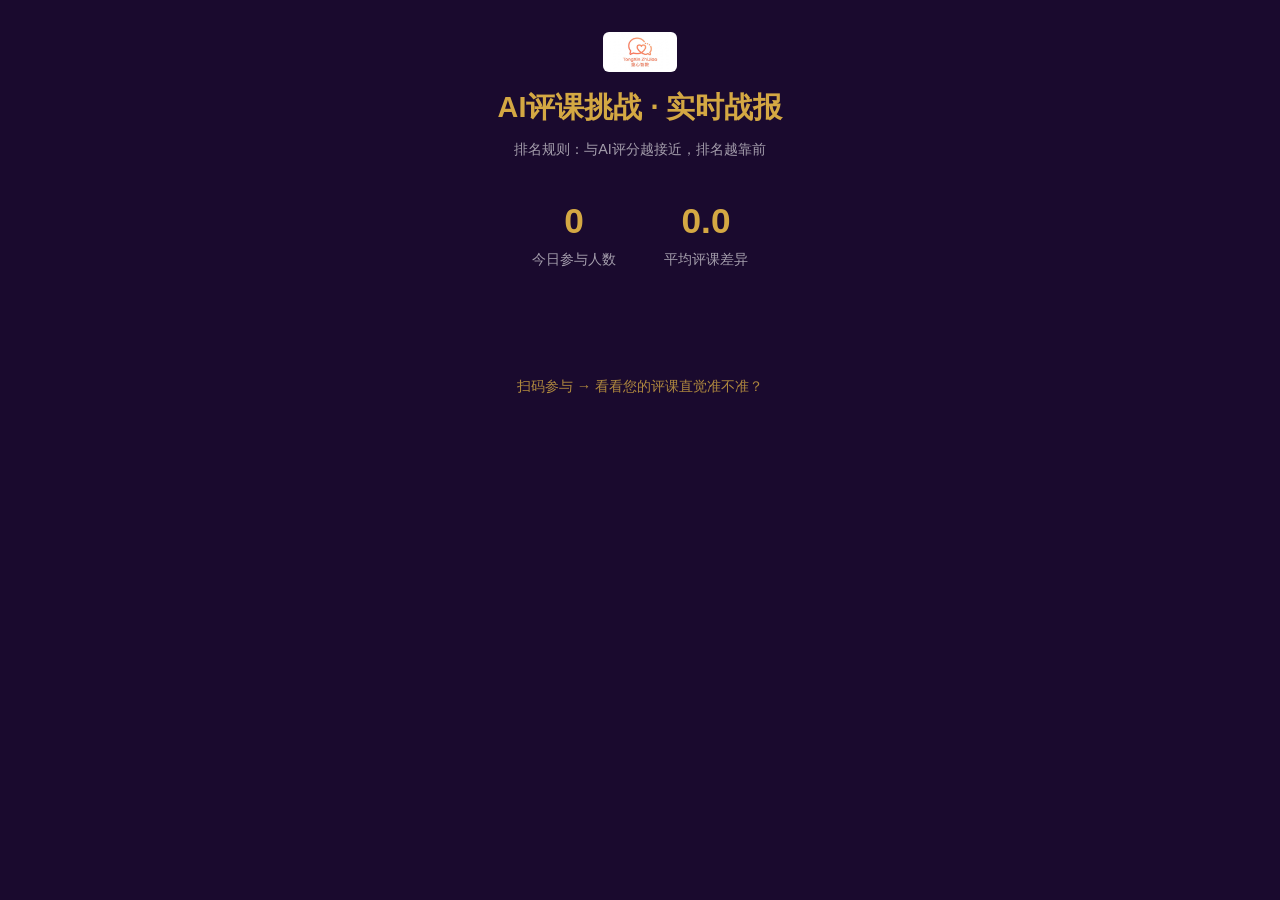
==== leaderboard.html @ edcabbbf "feat: initial release of AI Classroom Rater interactive experience Mobile-first SPA for exhibition b" ====
<!DOCTYPE html>
<html lang="zh-CN">
<head>
  <meta charset="UTF-8">
  <meta name="viewport" content="width=device-width, initial-scale=1.0">
  <title>AI评课挑战 · 实时战报 | 童心智教</title>
  <link rel="stylesheet" href="css/style.css">
  <style>
    body {
      margin: 0;
      background: #1A0A2E;
      color: #fff;
      font-family: -apple-system, BlinkMacSystemFont, "Segoe UI", "PingFang SC",
        "Hiragino Sans GB", "Microsoft YaHei", sans-serif;
      overflow: hidden;
      height: 100vh;
    }
  </style>
</head>
<body class="leaderboard-page">
  <div class="lb-container">
    <header class="lb-header">
      <img src="assets/logo/童心智教logo.jpg" alt="童心智教" class="lb-header-logo">
      <h1>AI评课挑战 · 实时战报</h1>
      <p>排名规则：与AI评分越接近，排名越靠前</p>
    </header>

    <div class="lb-stats">
      <div class="lb-stat">
        <div class="lb-stat-value" id="lb-count">0</div>
        <div class="lb-stat-label">今日参与人数</div>
      </div>
      <div class="lb-stat">
        <div class="lb-stat-value" id="lb-avg-gap">0.0</div>
        <div class="lb-stat-label">平均评课差异</div>
      </div>
    </div>

    <div id="lb-podium" class="lb-podium"></div>

    <div id="lb-list" class="lb-list"></div>

    <div class="lb-marquee">扫码参与 → 看看您的评课直觉准不准？</div>
  </div>

  <!-- Local Libraries -->
  <script src="js/lib/chart.umd.min.js"></script>

  <!-- App Scripts -->
  <script src="js/app.js"></script>
  <script src="js/leaderboard.js"></script>
  <script>
    function waitForApp() {
      if (window.App && App.Leaderboard && App.StorageManager) {
        initLeaderboard();
      } else {
        setTimeout(waitForApp, 100);
      }
    }

    function initLeaderboard() {
      var podium = document.getElementById('lb-podium');
      var list = document.getElementById('lb-list');
      var countEl = document.getElementById('lb-count');
      var avgGapEl = document.getElementById('lb-avg-gap');

      function refresh() {
        App.Leaderboard.renderPodium(podium);
        App.Leaderboard.renderList(list, 20);
        App.Leaderboard.renderStats(countEl, avgGapEl);
      }

      refresh();

      // Auto refresh every 10 seconds
      setInterval(refresh, 10000);

      // Cross-tab update via storage event
      window.addEventListener('storage', function (e) {
        if (e.key && e.key.indexOf('acr_') === 0) {
          refresh();
        }
      });
    }

    if (document.readyState === 'loading') {
      document.addEventListener('DOMContentLoaded', waitForApp);
    } else {
      waitForApp();
    }
  </script>
</body>
</html>
---- css/style.css ----
/* ============================================
   AI Classroom Rater — Design System
   ============================================ */

/* --- Design Tokens --- */
:root {
  --color-primary: #5B2C86;
  --color-primary-light: #7B4CA6;
  --color-primary-lighter: #EDE5F4;
  --color-primary-dark: #3B1C66;
  --color-accent: #D4A843;
  --color-accent-light: #F5ECD7;
  --color-accent-dark: #B48823;
  --color-success: #7ED321;
  --color-warning: #F5A623;
  --color-error: #E74C3C;
  --color-bg: #F8F9FA;
  --color-surface: #FFFFFF;
  --color-text: #333333;
  --color-text-secondary: #888888;
  --color-border: #E5E7EB;
  --color-dark-bg: #1A0A2E;
  --color-star: #F5A623;
  --color-star-empty: #D1D5DB;

  --font-family: -apple-system, BlinkMacSystemFont, "Segoe UI", "PingFang SC",
    "Hiragino Sans GB", "Microsoft YaHei", sans-serif;

  --radius-card: 12px;
  --radius-btn: 8px;
  --radius-full: 9999px;

  --shadow-sm: 0 1px 3px rgba(0,0,0,0.06);
  --shadow-md: 0 2px 12px rgba(0,0,0,0.08);
  --shadow-lg: 0 8px 30px rgba(0,0,0,0.12);

  --touch-target: 44px;
  --max-width: 480px;
}

/* --- Reset --- */
*, *::before, *::after {
  box-sizing: border-box;
  margin: 0;
  padding: 0;
}

html {
  font-size: 16px;
  -webkit-tap-highlight-color: transparent;
}

body {
  font-family: var(--font-family);
  background: var(--color-bg);
  color: var(--color-text);
  min-height: 100dvh;
  overflow-x: hidden;
  -webkit-font-smoothing: antialiased;
  line-height: 1.6;
}

img {
  max-width: 100%;
  height: auto;
  display: block;
}

button {
  font-family: inherit;
  cursor: pointer;
  border: none;
  background: none;
  -webkit-appearance: none;
  appearance: none;
}

/* --- Page System --- */
.page {
  display: none;
  min-height: 100dvh;
  max-width: var(--max-width);
  margin: 0 auto;
  padding: 0 20px;
}

.page.active {
  display: flex;
  flex-direction: column;
  animation: pageIn var(--transition-base) forwards;
}

@keyframes pageIn {
  from { opacity: 0; transform: translateY(12px); }
  to   { opacity: 1; transform: translateY(0); }
}

/* --- Buttons --- */
.btn-primary {
  background: linear-gradient(135deg, var(--color-primary), var(--color-primary-light));
  color: #fff;
  font-size: 1rem;
  font-weight: 600;
  padding: 14px 28px;
  border-radius: var(--radius-btn);
  min-height: var(--touch-target);
  min-width: 200px;
  text-align: center;
  transition: transform 0.2s ease, box-shadow 0.2s ease, opacity 0.2s ease;
  box-shadow: 0 4px 16px rgba(91, 44, 134, 0.25);
  letter-spacing: 0.5px;
}

.btn-primary:hover {
  transform: translateY(-2px);
  box-shadow: 0 6px 24px rgba(91, 44, 134, 0.35);
}

.btn-primary:active {
  transform: translateY(0);
  box-shadow: 0 2px 8px rgba(91, 44, 134, 0.2);
}

.btn-primary:disabled {
  opacity: 0.5;
  cursor: not-allowed;
  transform: none !important;
  box-shadow: none;
}

.btn-secondary {
  background: transparent;
  color: var(--color-primary);
  font-size: 0.9rem;
  font-weight: 500;
  padding: 10px 20px;
  border-radius: var(--radius-btn);
  min-height: 40px;
  border: 1.5px solid var(--color-primary);
  text-align: center;
  transition: all 0.2s ease;
  letter-spacing: 0.3px;
}

.btn-secondary:hover {
  background: var(--color-primary-lighter);
  transform: translateY(-1px);
}

.btn-small {
  padding: 8px 16px;
  font-size: 0.85rem;
  min-width: auto;
}

.btn-large {
  font-size: 1.15rem;
  padding: 16px 40px;
  border-radius: var(--radius-btn);
  width: 100%;
  max-width: 300px;
}

.btn-back {
  color: var(--color-primary);
  font-size: 0.95rem;
  padding: 8px 0;
  min-height: var(--touch-target);
  display: flex;
  align-items: center;
  gap: 4px;
  font-weight: 500;
}

/* --- Page Header --- */
.page-header {
  display: flex;
  align-items: center;
  padding: 12px 0;
  gap: 12px;
}

.page-title {
  font-size: 1.1rem;
  font-weight: 600;
  color: var(--color-text);
}

/* ============================================
   Home Page
   ============================================ */
#page-home {
  justify-content: center;
  align-items: center;
  text-align: center;
  padding: 40px 24px;
}

.home-content {
  display: flex;
  flex-direction: column;
  align-items: center;
  gap: 24px;
  width: 100%;
}

.home-logo-wrap {
  display: flex;
  justify-content: center;
}

.home-logo {
  height: 48px;
  width: auto;
  border-radius: 8px;
}

.home-title-area {
  display: flex;
  flex-direction: column;
  gap: 8px;
}

.home-title {
  font-size: 1.65rem;
  font-weight: 700;
  color: var(--color-primary);
  line-height: 1.3;
  letter-spacing: 1px;
}

.home-subtitle {
  font-size: 0.95rem;
  color: var(--color-text-secondary);
  line-height: 1.5;
}

.home-counter {
  font-size: 0.85rem;
  color: var(--color-text-secondary);
  margin-top: 4px;
}

.counter-number {
  font-weight: 700;
  color: var(--color-accent);
  font-size: 1.1rem;
}

.home-footer {
  font-size: 0.7rem;
  color: #bbb;
  line-height: 1.4;
  max-width: 320px;
  margin-top: 8px;
}

.home-bottom-logo {
  margin-top: auto;
  padding-top: 16px;
}

.home-cuhk-logo {
  height: 36px;
  width: auto;
  opacity: 0.6;
}

/* ============================================
   Video Selection Page
   ============================================ */
#page-select {
  padding-bottom: 40px;
}

.video-cards {
  display: flex;
  flex-direction: column;
  gap: 16px;
  padding-top: 8px;
}

.video-card {
  display: flex;
  align-items: center;
  gap: 16px;
  background: var(--color-surface);
  border-radius: var(--radius-card);
  padding: 16px;
  box-shadow: var(--shadow-md);
  cursor: pointer;
  transition: transform var(--transition-fast), box-shadow var(--transition-fast);
  min-height: 100px;
  -webkit-user-select: none;
  user-select: none;
}

.video-card:active {
  transform: scale(0.98);
  box-shadow: var(--shadow-sm);
}

.video-card-emoji {
  font-size: 2.5rem;
  width: 60px;
  height: 60px;
  display: flex;
  align-items: center;
  justify-content: center;
  background: var(--color-primary-lighter);
  border-radius: var(--radius-card);
  flex-shrink: 0;
}

.video-card-info {
  flex: 1;
  min-width: 0;
}

.video-card-title {
  font-size: 1.05rem;
  font-weight: 600;
  color: var(--color-text);
  margin-bottom: 4px;
}

.video-card-desc {
  font-size: 0.85rem;
  color: var(--color-text-secondary);
}

.video-card-tag {
  display: inline-block;
  font-size: 0.75rem;
  padding: 3px 10px;
  border-radius: var(--radius-full);
  margin-top: 8px;
  font-weight: 500;
}

.tag-hot {
  background: #FFF0F0;
  color: #E74C3C;
}

.tag-challenge {
  background: #FFF8E1;
  color: #F5A623;
}

.tag-warm {
  background: #E8F5E9;
  color: #7ED321;
}

/* ============================================
   Play + Rate Page
   ============================================ */
#page-play {
  padding-bottom: 80px;
}

/* Video — auto aspect ratio, no forced 16:9 */
.video-wrapper {
  position: relative;
  width: 100%;
  max-width: 400px;
  margin: 0 auto 20px;
  background: #000;
  border-radius: var(--radius-card);
  overflow: hidden;
}

.video-player {
  width: 100%;
  height: auto;
  display: block;
  object-fit: contain;
}

.video-overlay {
  position: absolute;
  inset: 0;
  display: flex;
  align-items: center;
  justify-content: center;
  background: rgba(0,0,0,0.3);
  transition: opacity var(--transition-base);
  z-index: 2;
}

.video-overlay.hidden {
  opacity: 0;
  pointer-events: none;
}

.btn-play-overlay {
  width: 64px;
  height: 64px;
  border-radius: 50%;
  background: rgba(255,255,255,0.9);
  color: var(--color-primary);
  font-size: 1.5rem;
  display: flex;
  align-items: center;
  justify-content: center;
  box-shadow: var(--shadow-lg);
  transition: transform var(--transition-fast);
}

.btn-play-overlay:active {
  transform: scale(0.92);
}

.video-error {
  position: absolute;
  inset: 0;
  display: flex;
  flex-direction: column;
  align-items: center;
  justify-content: center;
  background: rgba(0,0,0,0.7);
  color: #fff;
  gap: 12px;
  z-index: 3;
}

.video-progress-bar {
  position: absolute;
  bottom: 0;
  left: 0;
  right: 0;
  height: 3px;
  background: rgba(255,255,255,0.3);
  z-index: 2;
}

.video-progress-fill {
  height: 100%;
  background: var(--color-accent);
  width: 0%;
  transition: width 0.3s linear;
}

/* Rating Area */
.rating-area {
  padding: 0;
}

.rating-title {
  font-size: 1.1rem;
  font-weight: 600;
  color: var(--color-primary);
  margin-bottom: 16px;
}

.rating-dimensions {
  display: flex;
  flex-direction: column;
  gap: 18px;
}

.rating-dimension {
  display: flex;
  align-items: center;
  justify-content: space-between;
  gap: 12px;
}

.dimension-label {
  font-size: 0.9rem;
  color: var(--color-text);
  flex: 1;
  min-width: 0;
  line-height: 1.4;
}

.star-group {
  display: flex;
  gap: 2px;
  flex-shrink: 0;
}

.star {
  font-size: 28px;
  color: var(--color-star-empty);
  padding: 4px;
  cursor: pointer;
  transition: color var(--transition-fast), transform var(--transition-fast);
  -webkit-user-select: none;
  user-select: none;
  line-height: 1;
  touch-action: manipulation;
}

.star:hover {
  transform: scale(1.15);
}

.star.filled {
  color: var(--color-star);
}

.rating-hint {
  font-size: 0.8rem;
  color: var(--color-text-secondary);
  text-align: center;
  margin-top: 16px;
  min-height: 20px;
}

.rating-hint.hidden {
  visibility: hidden;
}

/* Submit button — always centered, never shifts */
.btn-submit-wrap {
  display: flex;
  justify-content: center;
  margin-top: 24px;
  padding-bottom: 12px;
}

.btn-submit {
  width: 100%;
  max-width: 300px;
  min-width: 200px;
  padding: 16px;
  font-size: 1.05rem;
}

@keyframes shake {
  0%, 100% { transform: translateX(0); }
  20%      { transform: translateX(-6px); }
  40%      { transform: translateX(6px); }
  60%      { transform: translateX(-4px); }
  80%      { transform: translateX(4px); }
}

.btn-submit.shake {
  animation: shake 0.4s ease;
}

/* ============================================
   Analysis Animation
   ============================================ */
#page-analysis {
  justify-content: center;
  align-items: center;
  background: linear-gradient(135deg, var(--color-primary-dark), var(--color-primary));
  color: #fff;
  position: relative;
  max-width: 100%;
}

.analysis-content {
  display: flex;
  flex-direction: column;
  align-items: center;
  gap: 28px;
  text-align: center;
  padding: 0 24px;
  position: relative;
  z-index: 1;
}

.analysis-icon {
  position: relative;
  width: 120px;
  height: 120px;
  display: flex;
  align-items: center;
  justify-content: center;
}

.analysis-pulse {
  position: absolute;
  inset: -15px;
  border-radius: 50%;
  background: rgba(255,255,255,0.08);
  animation: analysisPulse 2s ease-in-out infinite;
}

.analysis-logo {
  width: 90px;
  height: 90px;
  border-radius: 50%;
  z-index: 1;
  animation: analysisFloat 2s ease-in-out infinite;
  box-shadow: 0 4px 20px rgba(0,0,0,0.3);
  object-fit: cover;
}

@keyframes analysisPulse {
  0%, 100% { transform: scale(1); opacity: 0.3; }
  50%      { transform: scale(1.3); opacity: 0; }
}

@keyframes analysisFloat {
  0%, 100% { transform: translateY(0); }
  50%      { transform: translateY(-8px); }
}

.analysis-progress {
  width: 200px;
  height: 4px;
  background: rgba(255,255,255,0.2);
  border-radius: 2px;
  overflow: hidden;
}

.analysis-progress-bar {
  height: 100%;
  background: var(--color-accent);
  border-radius: 2px;
  width: 0%;
  animation: progressFill 3s ease-out forwards;
}

@keyframes progressFill {
  from { width: 0%; }
  to   { width: 100%; }
}

.analysis-status {
  font-size: 1rem;
  opacity: 0.9;
  min-height: 1.5em;
  transition: opacity 250ms ease;
}

.analysis-particles {
  position: fixed;
  inset: 0;
  pointer-events: none;
  overflow: hidden;
  z-index: 0;
}

.particle {
  position: absolute;
  width: 6px;
  height: 6px;
  background: rgba(212,168,67,0.6);
  border-radius: 50%;
  animation: particleFloat 3s ease-out infinite;
}

.particle:nth-child(1) { left: 20%; bottom: 30%; animation-delay: 0s; }
.particle:nth-child(2) { left: 50%; bottom: 40%; animation-delay: 0.5s; }
.particle:nth-child(3) { left: 75%; bottom: 25%; animation-delay: 1s; }
.particle:nth-child(4) { left: 35%; bottom: 50%; animation-delay: 1.5s; }
.particle:nth-child(5) { left: 60%; bottom: 35%; animation-delay: 2s; }
.particle:nth-child(6) { left: 85%; bottom: 45%; animation-delay: 0.8s; }

@keyframes particleFloat {
  0%   { transform: translateY(0) scale(1); opacity: 1; }
  100% { transform: translateY(-120px) scale(0); opacity: 0; }
}

/* ============================================
   Result Page — Premium Upgrade
   ============================================ */
#page-result {
  padding-bottom: 40px;
  background: linear-gradient(180deg, #f7f5f0 0%, var(--color-bg) 30%);
}

.result-content {
  display: flex;
  flex-direction: column;
  gap: 24px;
}

.result-header {
  text-align: center;
  padding-top: 20px;
  animation: fadeDown 0.6s ease;
}

@keyframes fadeDown {
  from { opacity: 0; transform: translateY(-12px); }
  to   { opacity: 1; transform: translateY(0); }
}

.result-title {
  font-size: 1.6rem;
  font-weight: 700;
  color: var(--color-primary);
  margin-bottom: 16px;
  letter-spacing: 1px;
}

.result-scores-summary {
  display: flex;
  align-items: center;
  justify-content: center;
  gap: 20px;
  background: var(--color-surface);
  border-radius: var(--radius-card);
  padding: 16px 24px;
  box-shadow: var(--shadow-md);
}

.result-score-item {
  display: flex;
  flex-direction: column;
  align-items: center;
  gap: 4px;
}

.result-score-label {
  font-size: 0.75rem;
  font-weight: 600;
  letter-spacing: 0.5px;
  text-transform: uppercase;
}

.result-score-value {
  font-size: 2.4rem;
  font-weight: 700;
  color: var(--color-text);
  letter-spacing: -1px;
}

.result-score-divider {
  font-size: 1.8rem;
  color: var(--color-border);
  font-weight: 200;
}

/* Radar Chart — Premium */
.radar-container {
  width: 100%;
  max-width: 340px;
  margin: 0 auto;
  padding: 16px;
  background: var(--color-surface);
  border-radius: var(--radius-card);
  box-shadow: var(--shadow-md);
  animation: radarReveal 0.8s ease 0.2s forwards;
  opacity: 0;
}

@keyframes radarReveal {
  from { opacity: 0; transform: scale(0.9); }
  to   { opacity: 1; transform: scale(1); }
}

.radar-legend {
  display: flex;
  justify-content: center;
  gap: 28px;
  margin-top: 8px;
}

.legend-item {
  display: flex;
  align-items: center;
  gap: 6px;
  font-size: 0.8rem;
  color: var(--color-text-secondary);
  font-weight: 500;
}

.legend-dot {
  width: 10px;
  height: 10px;
  border-radius: 50%;
  flex-shrink: 0;
}

/* Insights Card — Premium */
.insights-card {
  background: var(--color-surface);
  border-radius: var(--radius-card);
  padding: 24px;
  box-shadow: var(--shadow-md);
  border-left: 4px solid var(--color-accent);
  animation: cardSlideIn 0.6s ease 0.4s forwards;
  opacity: 0;
}

@keyframes cardSlideIn {
  from { opacity: 0; transform: translateY(16px); }
  to   { opacity: 1; transform: translateY(0); }
}

.insights-title {
  font-size: 1.05rem;
  font-weight: 700;
  color: var(--color-primary);
  margin-bottom: 16px;
  letter-spacing: 0.5px;
}

.insights-section {
  margin-bottom: 14px;
}

.insight-item {
  display: flex;
  gap: 10px;
  margin-bottom: 10px;
  font-size: 0.9rem;
  line-height: 1.6;
  color: var(--color-text);
  animation: insightIn 0.5s ease forwards;
  opacity: 0;
}

.insight-item:nth-child(1) { animation-delay: 0.5s; }
.insight-item:nth-child(2) { animation-delay: 0.7s; }
.insight-item:nth-child(3) { animation-delay: 0.9s; }
.insight-item:nth-child(4) { animation-delay: 1.1s; }

@keyframes insightIn {
  from { opacity: 0; transform: translateY(8px); }
  to   { opacity: 1; transform: translateY(0); }
}

.insight-icon {
  flex-shrink: 0;
  font-size: 1.1rem;
  margin-top: 2px;
}

.insights-summary {
  font-size: 0.9rem;
  color: var(--color-text-secondary);
  font-style: italic;
  line-height: 1.6;
  padding-top: 12px;
  border-top: 1px solid var(--color-border);
  animation: insightIn 0.5s ease 1.2s forwards;
  opacity: 0;
}

.result-actions {
  display: flex;
  flex-direction: column;
  gap: 12px;
  align-items: center;
  animation: insightIn 0.5s ease 1.4s forwards;
  opacity: 0;
}

/* ============================================
   Share Card
   ============================================ */
.share-page {
  position: fixed;
  inset: 0;
  background: rgba(0,0,0,0.6);
  z-index: 200;
  justify-content: center;
  align-items: center;
  padding: 20px;
}

.share-card-outer {
  display: flex;
  flex-direction: column;
  align-items: center;
  gap: 16px;
  max-height: 90dvh;
  overflow-y: auto;
}

.share-card {
  width: 340px;
  background: linear-gradient(135deg, #5B2C86, #7B4CA6);
  border-radius: var(--radius-card);
  padding: 24px;
  color: #fff;
  box-shadow: var(--shadow-lg);
}

.share-card-header {
  display: flex;
  align-items: center;
  gap: 12px;
  margin-bottom: 16px;
}

.share-card-logo {
  width: 36px;
  height: 36px;
  border-radius: 6px;
  flex-shrink: 0;
}

.share-card-brand {
  display: flex;
  flex-direction: column;
}

.share-card-app {
  font-size: 0.95rem;
  font-weight: 600;
}

.share-card-org {
  font-size: 0.7rem;
  opacity: 0.7;
}

.share-card-title {
  text-align: center;
  font-size: 1.1rem;
  font-weight: 600;
  margin-bottom: 16px;
}

.share-card-chart {
  display: flex;
  justify-content: center;
  margin-bottom: 16px;
}

.share-radar-img {
  width: 180px;
  height: 180px;
}

.share-card-scores {
  display: flex;
  justify-content: space-around;
  margin-bottom: 12px;
  font-size: 0.85rem;
}

.share-card-score-item {
  text-align: center;
}

.share-card-score-label {
  display: block;
  font-size: 0.7rem;
  opacity: 0.8;
  margin-bottom: 2px;
}

.share-card-score-value {
  font-size: 1.3rem;
  font-weight: 700;
}

.share-card-summary {
  font-size: 0.8rem;
  opacity: 0.85;
  text-align: center;
  line-height: 1.5;
  margin-bottom: 12px;
}

.share-card-footer {
  text-align: center;
  font-size: 0.75rem;
  opacity: 0.6;
  padding-top: 10px;
  border-top: 1px solid rgba(255,255,255,0.2);
}

.share-actions {
  display: flex;
  gap: 12px;
}

.share-actions .btn-primary,
.share-actions .btn-secondary {
  color: #fff;
  border-color: rgba(255,255,255,0.5);
  background: rgba(255,255,255,0.15);
  min-width: 120px;
}

.share-actions .btn-primary {
  background: var(--color-accent);
  color: var(--color-text);
}

/* ============================================
   Leaderboard Dark Theme
   ============================================ */
.leaderboard-page {
  background: var(--color-dark-bg);
  color: #fff;
  min-height: 100vh;
  font-family: var(--font-family);
}

.lb-container {
  max-width: 960px;
  margin: 0 auto;
  padding: 32px 24px;
}

.lb-header {
  text-align: center;
  margin-bottom: 32px;
}

.lb-header-logo {
  height: 40px;
  margin: 0 auto 12px;
  border-radius: 6px;
}

.lb-header h1 {
  font-size: 1.8rem;
  font-weight: 700;
  color: var(--color-accent);
  margin-bottom: 8px;
}

.lb-header p {
  font-size: 0.9rem;
  opacity: 0.6;
}

.lb-stats {
  display: flex;
  justify-content: center;
  gap: 48px;
  margin-bottom: 32px;
}

.lb-stat {
  text-align: center;
}

.lb-stat-value {
  font-size: 2.2rem;
  font-weight: 700;
  color: var(--color-accent);
}

.lb-stat-label {
  font-size: 0.85rem;
  opacity: 0.6;
}

.lb-podium {
  display: flex;
  justify-content: center;
  align-items: flex-end;
  gap: 12px;
  margin-bottom: 32px;
}

.lb-podium-card {
  background: rgba(255,255,255,0.08);
  border-radius: var(--radius-card);
  padding: 16px 20px;
  text-align: center;
  min-width: 140px;
  position: relative;
}

.lb-podium-card.rank-1 {
  background: linear-gradient(135deg, #D4A843, #E4C873);
  color: #1A0A2E;
  min-height: 160px;
}

.lb-podium-card.rank-2 {
  min-height: 130px;
  border: 1px solid rgba(192,192,192,0.3);
}

.lb-podium-card.rank-3 {
  min-height: 110px;
  border: 1px solid rgba(205,127,50,0.3);
}

.lb-rank-badge {
  font-size: 1.5rem;
  margin-bottom: 8px;
}

.lb-podium-name {
  font-size: 0.9rem;
  font-weight: 600;
  margin-bottom: 4px;
}

.lb-podium-score {
  font-size: 0.8rem;
  opacity: 0.8;
}

.lb-list {
  display: flex;
  flex-direction: column;
  gap: 8px;
}

.lb-row {
  display: flex;
  align-items: center;
  gap: 12px;
  padding: 10px 16px;
  background: rgba(255,255,255,0.05);
  border-radius: var(--radius-btn);
  font-size: 0.9rem;
}

.lb-row-rank {
  width: 28px;
  text-align: center;
  font-weight: 600;
  color: var(--color-accent);
}

.lb-row-name {
  flex: 1;
  min-width: 0;
  overflow: hidden;
  text-overflow: ellipsis;
  white-space: nowrap;
}

.lb-row-score {
  font-size: 0.85rem;
  opacity: 0.8;
}

.lb-row-gap {
  font-size: 0.85rem;
  color: var(--color-accent);
  font-weight: 600;
  min-width: 50px;
  text-align: right;
}

.lb-marquee {
  text-align: center;
  padding: 16px;
  font-size: 0.9rem;
  color: var(--color-accent);
  opacity: 0.8;
  margin-top: 24px;
}

@keyframes highlightNew {
  0%   { background: rgba(212,168,67,0.3); }
  100% { background: rgba(255,255,255,0.05); }
}

.lb-row.new-entry {
  animation: highlightNew 3s ease forwards;
}

/* ============================================
   Responsive — Desktop & Tablet
   ============================================ */
@media (min-width: 768px) {
  .page {
    max-width: 600px;
  }

  .video-cards {
    flex-direction: row;
  }

  .video-card {
    flex-direction: column;
    text-align: center;
    flex: 1;
    padding: 24px 16px;
  }

  .home-title {
    font-size: 2rem;
  }

  .video-wrapper {
    max-width: 450px;
  }

  .lb-podium-card {
    min-width: 180px;
  }
}

@media (min-width: 1024px) {
  .page {
    max-width: 700px;
  }

  .video-wrapper {
    max-width: 500px;
  }
}
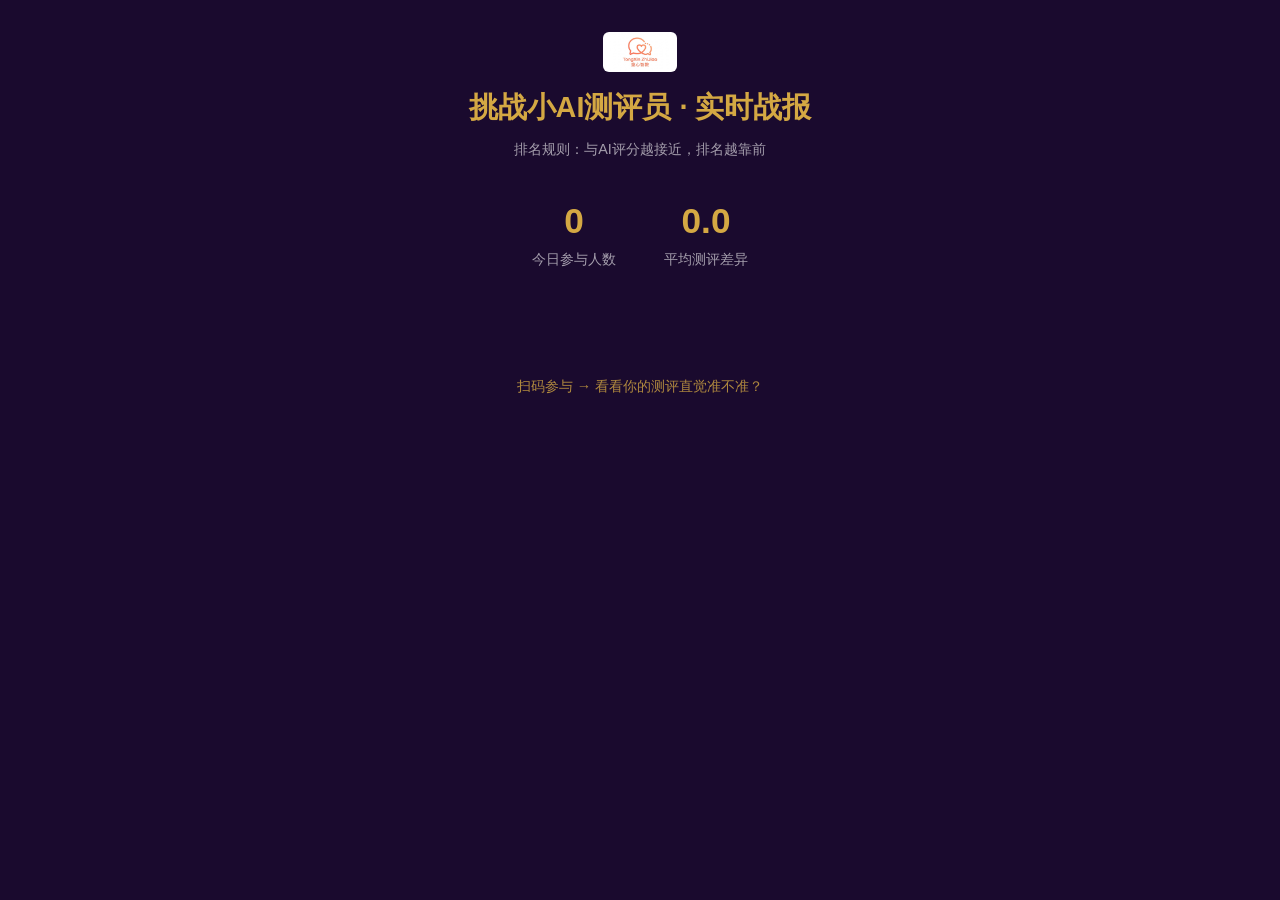
==== commit 33c9ef2b: "feat: add admin panel, update video data, global copy refresh, leaderboard entries - Add #/admin con" ====
--- a/leaderboard.html
+++ b/leaderboard.html
@@ -3,7 +3,7 @@
 <head>
   <meta charset="UTF-8">
   <meta name="viewport" content="width=device-width, initial-scale=1.0">
-  <title>AI评课挑战 · 实时战报 | 童心智教</title>
+  <title>挑战小AI测评员 · 实时战报 | 童心智教</title>
   <link rel="stylesheet" href="css/style.css">
   <style>
     body {
@@ -21,7 +21,7 @@
   <div class="lb-container">
     <header class="lb-header">
       <img src="assets/logo/童心智教logo.jpg" alt="童心智教" class="lb-header-logo">
-      <h1>AI评课挑战 · 实时战报</h1>
+      <h1>挑战小AI测评员 · 实时战报</h1>
       <p>排名规则：与AI评分越接近，排名越靠前</p>
     </header>
 
@@ -32,7 +32,7 @@
       </div>
       <div class="lb-stat">
         <div class="lb-stat-value" id="lb-avg-gap">0.0</div>
-        <div class="lb-stat-label">平均评课差异</div>
+        <div class="lb-stat-label">平均测评差异</div>
       </div>
     </div>
 
@@ -40,7 +40,7 @@
 
     <div id="lb-list" class="lb-list"></div>
 
-    <div class="lb-marquee">扫码参与 → 看看您的评课直觉准不准？</div>
+    <div class="lb-marquee">扫码参与 → 看看你的测评直觉准不准？</div>
   </div>
 
   <!-- Local Libraries -->
--- a/css/style.css
+++ b/css/style.css
@@ -241,6 +241,18 @@
   margin-top: 4px;
 }
 
+.home-leaderboard-link {
+  font-size: 0.85rem;
+  color: var(--color-primary);
+  text-decoration: underline;
+  opacity: 0.7;
+  transition: opacity 0.2s;
+}
+
+.home-leaderboard-link:hover {
+  opacity: 1;
+}
+
 .counter-number {
   font-weight: 700;
   color: var(--color-accent);
@@ -271,6 +283,42 @@
    ============================================ */
 #page-select {
   padding-bottom: 40px;
+}
+
+.video-tabs {
+  display: flex;
+  gap: 8px;
+  padding: 4px 0 12px;
+  overflow-x: auto;
+  -webkit-overflow-scrolling: touch;
+  scrollbar-width: none;
+}
+
+.video-tabs::-webkit-scrollbar {
+  display: none;
+}
+
+.video-tab {
+  padding: 8px 20px;
+  font-size: 0.9rem;
+  font-weight: 500;
+  border-radius: var(--radius-full);
+  background: var(--color-surface);
+  color: var(--color-text-secondary);
+  border: 1.5px solid var(--color-border);
+  white-space: nowrap;
+  transition: all 0.2s ease;
+  min-height: var(--touch-target);
+}
+
+.video-tab.active {
+  background: var(--color-primary);
+  color: #fff;
+  border-color: var(--color-primary);
+}
+
+.video-tab:not(.active):active {
+  background: var(--color-primary-lighter);
 }
 
 .video-cards {
@@ -351,6 +399,26 @@
 .tag-warm {
   background: #E8F5E9;
   color: #7ED321;
+}
+
+.tag-family {
+  background: #E3F2FD;
+  color: #1976D2;
+}
+
+.tag-reflect {
+  background: #F3E5F5;
+  color: #7B1FA2;
+}
+
+.tag-warning {
+  background: #FBE9E7;
+  color: #D84315;
+}
+
+.tag-open {
+  background: #E8EAF6;
+  color: #303F9F;
 }
 
 /* ============================================
@@ -845,6 +913,20 @@
   opacity: 0;
 }
 
+.result-secondary-actions {
+  display: flex;
+  gap: 12px;
+  align-items: center;
+  justify-content: center;
+  flex-wrap: wrap;
+}
+
+.result-secondary-actions .btn-secondary,
+.result-secondary-actions a {
+  text-decoration: none;
+  min-width: 120px;
+}
+
 /* ============================================
    Share Card
    ============================================ */
@@ -888,6 +970,7 @@
   height: 36px;
   border-radius: 6px;
   flex-shrink: 0;
+  object-fit: contain;
 }
 
 .share-card-brand {
@@ -960,6 +1043,19 @@
   opacity: 0.6;
   padding-top: 10px;
   border-top: 1px solid rgba(255,255,255,0.2);
+}
+
+.share-card-qrcode {
+  margin-top: 8px;
+}
+
+.share-card-qrcode img,
+.share-card-qrcode canvas {
+  width: 80px;
+  height: 80px;
+  display: block;
+  margin: 0 auto;
+  border-radius: 4px;
 }
 
 .share-actions {
@@ -1193,3 +1289,376 @@
     max-width: 500px;
   }
 }
+
+/* ============================================
+   Admin Panel
+   ============================================ */
+#page-admin {
+  max-width: 100%;
+  padding: 0;
+  background: #f0f0f5;
+  min-height: 100vh;
+}
+
+.admin-header {
+  display: flex;
+  align-items: center;
+  justify-content: space-between;
+  padding: 16px 24px;
+  background: var(--color-primary);
+  color: #fff;
+  position: sticky;
+  top: 0;
+  z-index: 50;
+}
+
+.admin-title {
+  font-size: 1.2rem;
+  font-weight: 700;
+  color: #fff;
+  margin: 0;
+}
+
+.admin-layout {
+  display: flex;
+  min-height: calc(100vh - 60px);
+}
+
+.admin-sidebar {
+  width: 260px;
+  background: #fff;
+  border-right: 1px solid var(--color-border);
+  padding: 16px;
+  flex-shrink: 0;
+  position: sticky;
+  top: 60px;
+  height: calc(100vh - 60px);
+  overflow-y: auto;
+}
+
+.admin-sidebar-header {
+  margin-bottom: 12px;
+}
+
+.admin-sidebar-header h2 {
+  font-size: 1rem;
+  font-weight: 600;
+  margin-bottom: 8px;
+}
+
+.admin-sidebar-actions {
+  display: flex;
+  gap: 6px;
+  flex-wrap: wrap;
+}
+
+.admin-sidebar-links {
+  margin-bottom: 12px;
+  padding-bottom: 12px;
+  border-bottom: 1px solid var(--color-border);
+}
+
+.admin-video-list {
+  list-style: none;
+  padding: 0;
+}
+
+.admin-video-item {
+  display: flex;
+  align-items: center;
+  gap: 8px;
+  padding: 10px 12px;
+  border-radius: 8px;
+  cursor: pointer;
+  font-size: 0.85rem;
+  transition: background 0.15s;
+  margin-bottom: 2px;
+}
+
+.admin-video-item:hover {
+  background: var(--color-primary-lighter);
+}
+
+.admin-video-item.active {
+  background: var(--color-primary);
+  color: #fff;
+}
+
+.admin-video-emoji {
+  font-size: 1.2rem;
+}
+
+.admin-video-id {
+  font-size: 0.75rem;
+  opacity: 0.6;
+  font-family: monospace;
+}
+
+.admin-video-title {
+  flex: 1;
+  overflow: hidden;
+  text-overflow: ellipsis;
+  white-space: nowrap;
+}
+
+.admin-badge-custom {
+  font-size: 0.65rem;
+  padding: 2px 6px;
+  background: var(--color-accent);
+  color: #fff;
+  border-radius: 4px;
+  white-space: nowrap;
+}
+
+.admin-main {
+  flex: 1;
+  padding: 24px;
+  overflow-y: auto;
+  min-width: 0;
+}
+
+.admin-form-scroll {
+  display: flex;
+  gap: 32px;
+  align-items: flex-start;
+}
+
+.admin-form {
+  flex: 1;
+  min-width: 0;
+  max-width: 700px;
+}
+
+.admin-preview {
+  width: 360px;
+  flex-shrink: 0;
+  position: sticky;
+  top: 84px;
+}
+
+.admin-preview h3 {
+  font-size: 0.95rem;
+  font-weight: 600;
+  margin-bottom: 12px;
+  color: var(--color-text-secondary);
+}
+
+.admin-preview-card {
+  background: #fff;
+  border-radius: var(--radius-card);
+  padding: 16px;
+  box-shadow: var(--shadow-md);
+}
+
+.admin-preview-insights {
+  margin-top: 12px;
+}
+
+.admin-section {
+  background: #fff;
+  border-radius: var(--radius-card);
+  padding: 20px;
+  margin-bottom: 16px;
+  box-shadow: var(--shadow-sm);
+}
+
+.admin-section h3 {
+  font-size: 0.95rem;
+  font-weight: 600;
+  color: var(--color-primary);
+  margin-bottom: 12px;
+  display: flex;
+  align-items: center;
+  gap: 8px;
+}
+
+.admin-field {
+  margin-bottom: 10px;
+}
+
+.admin-field label {
+  display: block;
+  font-size: 0.78rem;
+  font-weight: 500;
+  color: var(--color-text-secondary);
+  margin-bottom: 4px;
+}
+
+.admin-field input[type="text"],
+.admin-field input[type="number"],
+.admin-field textarea {
+  width: 100%;
+  padding: 8px 12px;
+  border: 1.5px solid var(--color-border);
+  border-radius: 6px;
+  font-size: 0.9rem;
+  font-family: inherit;
+  transition: border-color 0.2s;
+  background: #fff;
+}
+
+.admin-field input:focus,
+.admin-field textarea:focus {
+  outline: none;
+  border-color: var(--color-primary);
+}
+
+.admin-field textarea {
+  resize: vertical;
+}
+
+.admin-field-row {
+  display: flex;
+  gap: 12px;
+  align-items: flex-start;
+}
+
+.admin-field-flex {
+  flex: 1;
+}
+
+.admin-slider-row {
+  display: flex;
+  align-items: center;
+  gap: 8px;
+}
+
+.admin-range {
+  flex: 1;
+}
+
+.admin-num-input {
+  text-align: center;
+}
+
+.admin-subtitle-row,
+.admin-dimension-row,
+.admin-array-item {
+  background: #fafafa;
+  border: 1px solid var(--color-border);
+  border-radius: 8px;
+  padding: 12px;
+  margin-bottom: 8px;
+}
+
+.admin-array-item-actions {
+  display: flex;
+  gap: 4px;
+  margin-top: 4px;
+}
+
+.admin-actions {
+  display: flex;
+  gap: 12px;
+  margin-top: 8px;
+}
+
+.admin-btn {
+  display: inline-flex;
+  align-items: center;
+  justify-content: center;
+  padding: 8px 16px;
+  border-radius: 6px;
+  font-size: 0.85rem;
+  font-weight: 500;
+  cursor: pointer;
+  border: none;
+  transition: all 0.15s;
+  font-family: inherit;
+  text-decoration: none;
+}
+
+.admin-btn-sm {
+  padding: 5px 10px;
+  font-size: 0.78rem;
+  background: var(--color-primary-lighter);
+  color: var(--color-primary);
+}
+
+.admin-btn-sm:hover {
+  background: var(--color-primary);
+  color: #fff;
+}
+
+.admin-btn-xs {
+  padding: 3px 8px;
+  font-size: 0.75rem;
+  background: #e8e8ee;
+  color: #555;
+}
+
+.admin-btn-xs:hover {
+  background: #ddd;
+}
+
+.admin-btn-xs:disabled {
+  opacity: 0.3;
+  cursor: not-allowed;
+}
+
+.admin-btn-primary {
+  background: var(--color-primary);
+  color: #fff;
+  padding: 10px 24px;
+}
+
+.admin-btn-primary:hover {
+  background: var(--color-primary-dark);
+}
+
+.admin-btn-danger {
+  background: transparent;
+  color: var(--color-error);
+  border: 1px solid var(--color-error);
+}
+
+.admin-btn-danger:hover {
+  background: var(--color-error);
+  color: #fff;
+}
+
+.admin-btn-add {
+  background: transparent;
+  color: var(--color-primary);
+  border: 1px dashed var(--color-primary);
+  margin-left: auto;
+}
+
+.admin-btn-add:hover {
+  background: var(--color-primary-lighter);
+}
+
+.admin-btn-import-label {
+  cursor: pointer;
+}
+
+.admin-empty {
+  text-align: center;
+  padding: 60px 20px;
+  color: var(--color-text-secondary);
+  font-size: 1rem;
+}
+
+/* Mobile fallback for admin */
+@media (max-width: 900px) {
+  .admin-layout {
+    flex-direction: column;
+  }
+
+  .admin-sidebar {
+    width: 100%;
+    position: static;
+    height: auto;
+    border-right: none;
+    border-bottom: 1px solid var(--color-border);
+  }
+
+  .admin-form-scroll {
+    flex-direction: column;
+  }
+
+  .admin-preview {
+    width: 100%;
+    position: static;
+  }
+}
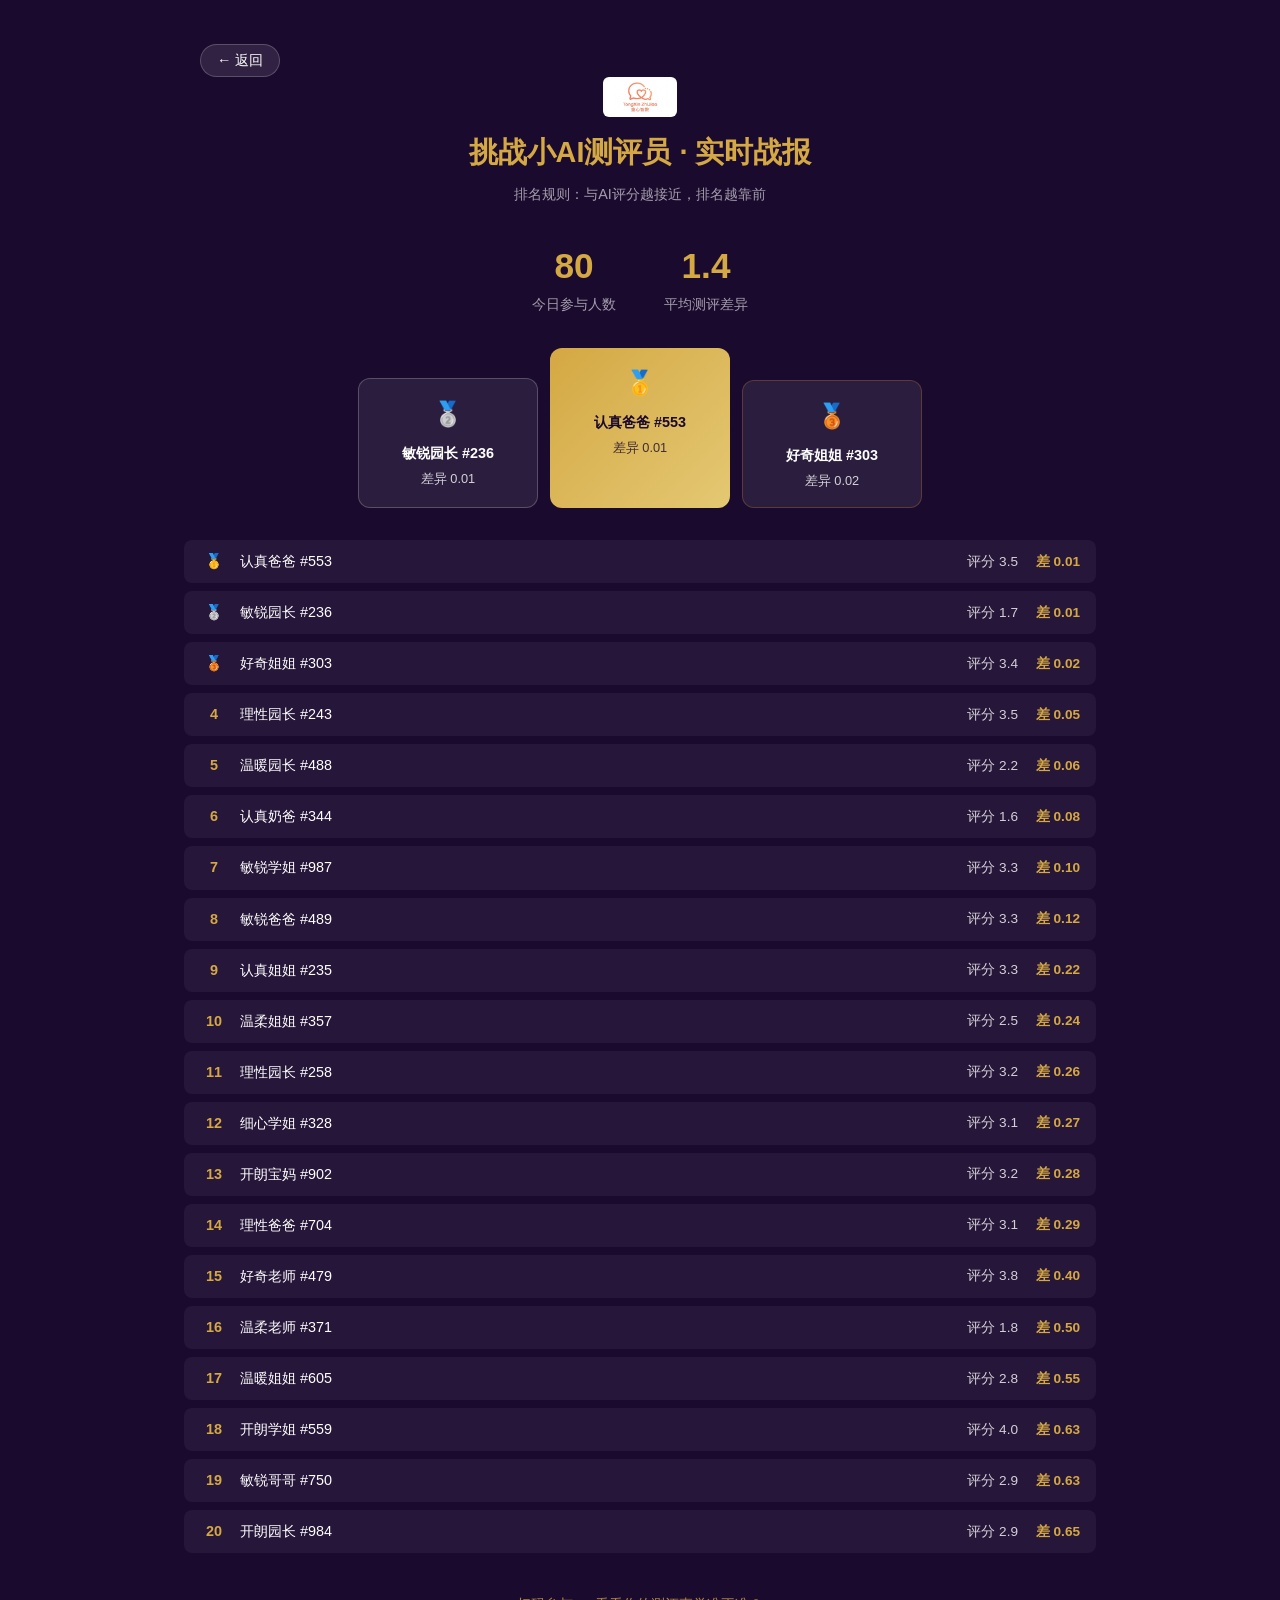
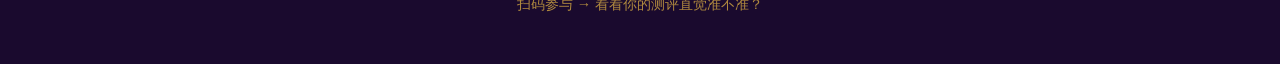
==== commit b5f56bed: "fix: leaderboard loading spinner, data jump, and back button - Wait for seed data to load before sho" ====
--- a/leaderboard.html
+++ b/leaderboard.html
@@ -19,6 +19,10 @@
 </head>
 <body class="leaderboard-page">
   <div class="lb-container">
+    <div class="lb-back-bar">
+      <button class="lb-back-btn" onclick="history.back()">← 返回</button>
+    </div>
+
     <header class="lb-header">
       <img src="assets/logo/童心智教logo.jpg" alt="童心智教" class="lb-header-logo">
       <h1>挑战小AI测评员 · 实时战报</h1>
@@ -36,9 +40,14 @@
       </div>
     </div>
 
-    <div id="lb-podium" class="lb-podium"></div>
+    <div id="lb-podium" class="lb-podium" style="display:none;"></div>
 
-    <div id="lb-list" class="lb-list"></div>
+    <div id="lb-list" class="lb-list" style="display:none;"></div>
+
+    <div id="lb-loading" class="lb-loading">
+      <div class="lb-loading-spinner"></div>
+      <p>正在加载排行榜...</p>
+    </div>
 
     <div class="lb-marquee">扫码参与 → 看看你的测评直觉准不准？</div>
   </div>
@@ -52,9 +61,19 @@
   <script>
     function waitForApp() {
       if (window.App && App.Leaderboard && App.StorageManager) {
+        // Also wait for data to be loaded (seed-leaderboard fetch)
+        waitForData();
+      } else {
+        setTimeout(waitForApp, 100);
+      }
+    }
+
+    function waitForData() {
+      var data = App.Leaderboard.getData();
+      if (data && data.length > 0) {
         initLeaderboard();
       } else {
-        setTimeout(waitForApp, 100);
+        setTimeout(waitForData, 200);
       }
     }
 
@@ -63,6 +82,12 @@
       var list = document.getElementById('lb-list');
       var countEl = document.getElementById('lb-count');
       var avgGapEl = document.getElementById('lb-avg-gap');
+      var loading = document.getElementById('lb-loading');
+
+      // Hide loading, show content
+      if (loading) loading.style.display = 'none';
+      podium.style.display = '';
+      list.style.display = '';
 
       function refresh() {
         App.Leaderboard.renderPodium(podium);
--- a/css/style.css
+++ b/css/style.css
@@ -1239,6 +1239,49 @@
   margin-top: 24px;
 }
 
+.lb-loading {
+  text-align: center;
+  padding: 60px 20px;
+}
+
+.lb-loading-spinner {
+  width: 32px;
+  height: 32px;
+  border: 3px solid rgba(255,255,255,0.2);
+  border-top-color: #D4A843;
+  border-radius: 50%;
+  margin: 0 auto 16px;
+  animation: lbSpin 0.8s linear infinite;
+}
+
+.lb-loading p {
+  opacity: 0.6;
+}
+
+@keyframes lbSpin {
+  to { transform: rotate(360deg); }
+}
+
+/* --- Leaderboard Back Button --- */
+.lb-back-bar {
+  padding: 12px 16px 0;
+}
+
+.lb-back-btn {
+  background: rgba(255,255,255,0.1);
+  border: 1px solid rgba(255,255,255,0.2);
+  color: #fff;
+  font-size: 0.9rem;
+  padding: 6px 16px;
+  border-radius: 20px;
+  cursor: pointer;
+  transition: background 0.2s;
+}
+
+.lb-back-btn:hover {
+  background: rgba(255,255,255,0.2);
+}
+
 @keyframes highlightNew {
   0%   { background: rgba(212,168,67,0.3); }
   100% { background: rgba(255,255,255,0.05); }
@@ -1541,6 +1584,23 @@
   margin-bottom: 8px;
 }
 
+.admin-array-item textarea {
+  width: 100%;
+  padding: 8px 12px;
+  border: 1.5px solid var(--color-border);
+  border-radius: 6px;
+  font-size: 0.9rem;
+  font-family: inherit;
+  resize: vertical;
+  background: #fff;
+  box-sizing: border-box;
+}
+
+.admin-array-item textarea:focus {
+  outline: none;
+  border-color: var(--color-primary);
+}
+
 .admin-array-item-actions {
   display: flex;
   gap: 4px;
